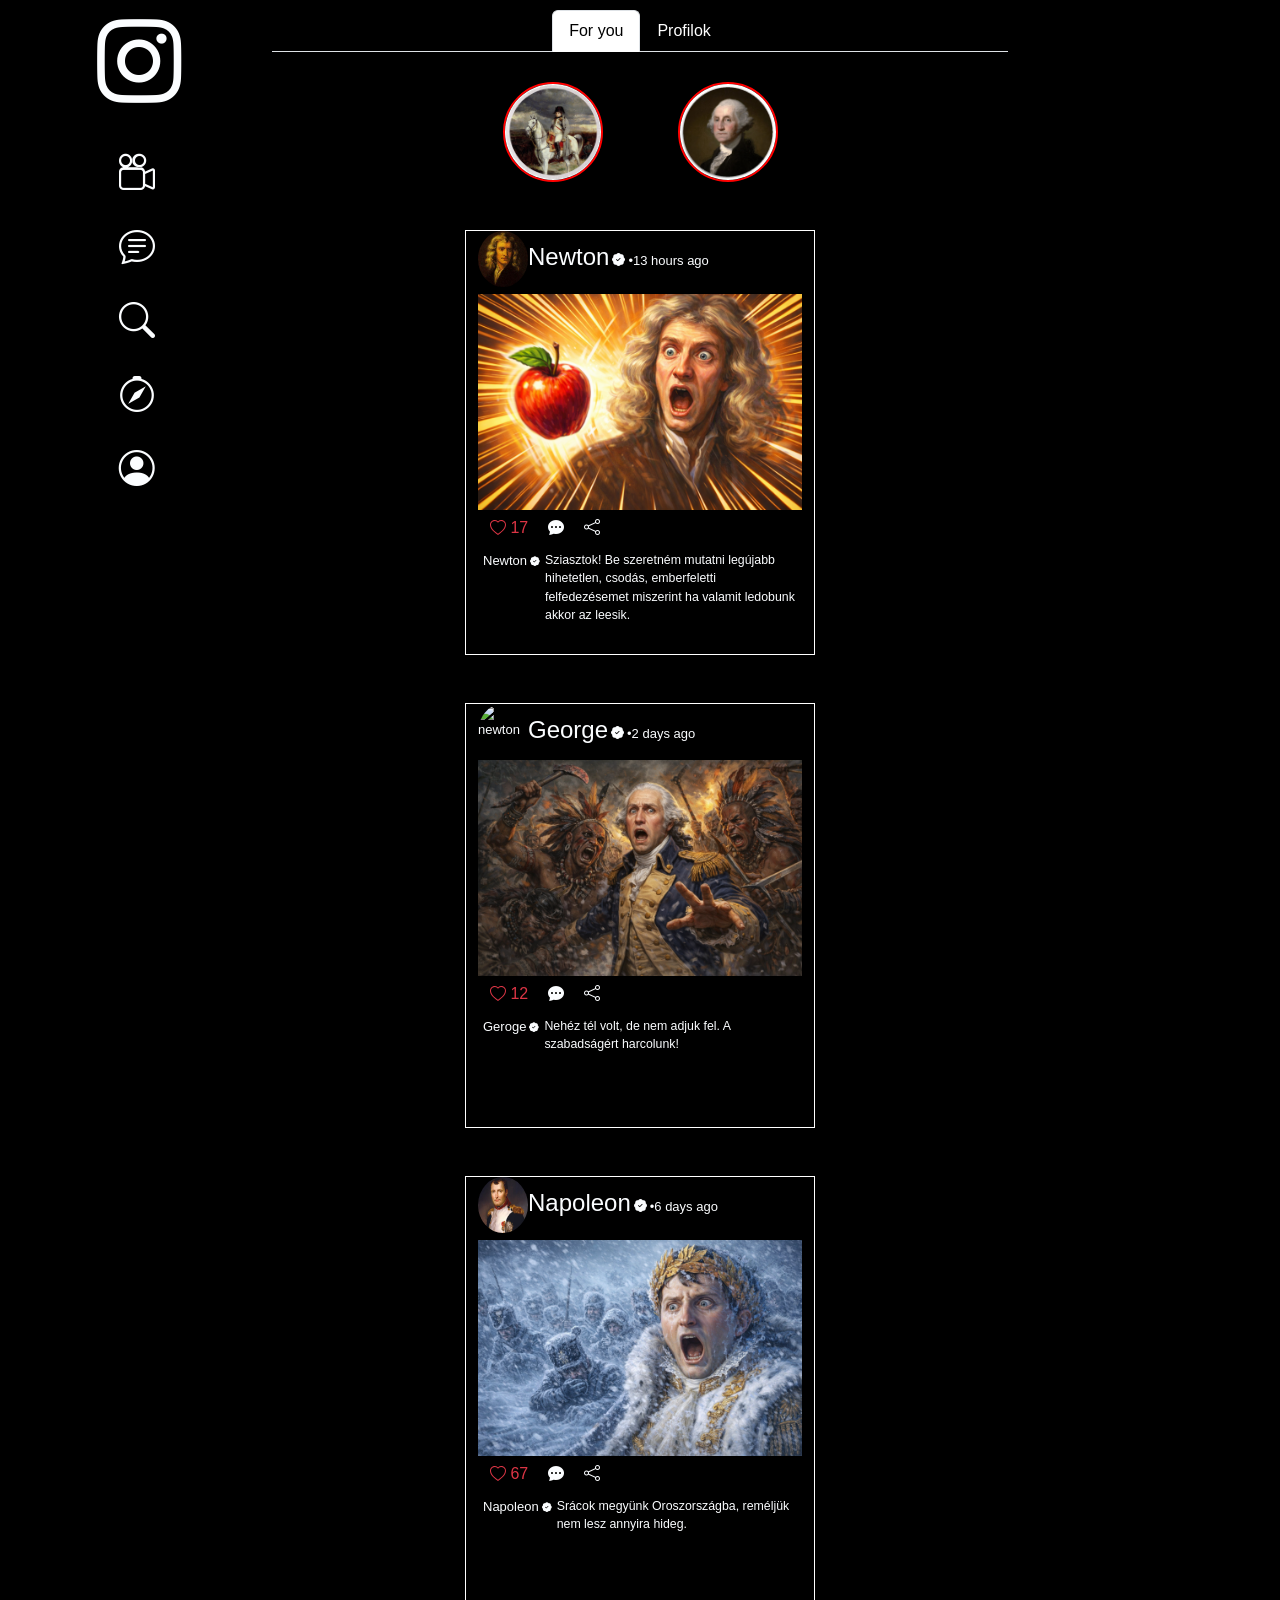
==== index.html @ 3eb9778f "js fix + baloldali menu" ====
<!-- feed - gorgetheto oldal -->

<!DOCTYPE html>
<html lang="hu">
<head>
    <meta charset="UTF-8">
    <meta name="viewport" content="width=device-width, initial-scale=1.0">
    <title>Pataky Dániel - Rácz Brigitta</title>
    <meta name="keywords" content="scroll-feed, fooldal">
    <meta name="description" content="scrolling feed">
    <link rel="shortcut icon" href="szovegek_forrasok/insta.png" type="image/x-icon">
    <link href="https://cdn.jsdelivr.net/npm/bootstrap@5.3.3/dist/css/bootstrap.min.css" rel="stylesheet">
    <script src="https://cdn.jsdelivr.net/npm/bootstrap@5.3.3/dist/js/bootstrap.bundle.min.js"></script>
    <script src="https://cdn.jsdelivr.net/npm/@popperjs/core@2.11.8/dist/umd/popper.min.js" integrity="sha384-I7E8VVD/ismYTF4hNIPjVp/Zjvgyol6VFvRkX/vR+Vc4jQkC+hVqc2pM8ODewa9r" crossorigin="anonymous"></script>
    <script src="https://cdn.jsdelivr.net/npm/bootstrap@5.3.8/dist/js/bootstrap.min.js" integrity="sha384-G/EV+4j2dNv+tEPo3++6LCgdCROaejBqfUeNjuKAiuXbjrxilcCdDz6ZAVfHWe1Y" crossorigin="anonymous"></script>
    <link href="https://cdn.jsdelivr.net/npm/bootstrap-icons/font/bootstrap-icons.css" rel="stylesheet">
    <script src="egyéb/script.js"></script>
    <link rel="stylesheet" href="egyéb/main.css">

</head>
<body>
    <main class="container">
    <div class="row">
        <aside id="left" class="col-md-2">
            
            <div class="baloldali_menu">
            <i class="insta_logo bi bi-instagram"></i>
            <div class="alsobb_resz">
            <i class="bi bi-camera-reels"></i>
            <i class="bi bi-chat-text"></i>
            <i class="bi bi-search"></i>
            <i class="bi bi-compass"></i>
            <i class="bi bi-person-circle"></i>
            </div>
            </div>
            <!-- ebbe lesz a bal oldali menurendszer -->
        </aside>
        <nav class="col-md-8 ">
           <ul class="nav nav-tabs justify-content-center ">
        <li class="nav-item">
            <a class="nav-link active" href="#">For you</a>
        </li>
        <li class="nav-item">
            <a class="nav-link" href="#">Profilok</a>
        </li>
        </ul>
        </nav>
    </div>

    <div class="col-md-2"></div>
            <!-- ez a tetejen levo for you, following de itt mi a following helyett berakjuk a masik oldalt, hogy konnyebb megtalaljuk az oldalt --></nav>
        <article class="col-md-12">
            <section id="stories"><!-- insta storyk -->
                <div class="stories_kepek">
                    <img onclick="open_story('napoleon_story')" src="story_kepek/napoleon-bonaparte-jean-louis-ernest-meissonier.jpg" alt="napoleon">
                    <img onclick="open_story('washington_story')" src="story_kepek/s-l1200.png" alt="washington">
                </div>
            </section>
            <section id="feed"><!-- maga a feed, ezt lehet scrollolni -->

                <!-- card -->
                                <div class="poszt container mt-5"> 
                                    
                                    <div class="cimsor">
                                        <img src="kepek/newton.jpg" alt="newton">
                                    <h2 class="h4">Newton</h2>
                                    <i class="pipa bi bi-patch-check-fill"></i>
                                        <p>•13 hours ago</p>
                                    </div>
                                    <img src="szovegek_forrasok/newton.png" alt="newton">
                                    
                                    <div class="d-flex align-items-center gap-2"> 
                                        <button type="button" onclick="like_add(1)" id="like" class="btn btn-outline-danger">
                                <svg xmlns="http://www.w3.org/2000/svg" width="16" height="16" fill="currentColor" class="bi bi-heart" viewBox="0 0 16 16">
                                    <path d="m8 2.748-.717-.737C5.6.281 2.514.878 1.4 3.053c-.523 1.023-.641 2.5.314 4.385.92 1.815 2.834 3.989 6.286 6.357 3.452-2.368 5.365-4.542 6.286-6.357.955-1.886.838-3.362.314-4.385C13.486.878 10.4.28 8.717 2.01zM8 15C-7.333 4.868 3.279-3.04 7.824 1.143q.09.083.176.171a3 3 0 0 1 .176-.17C12.72-3.042 23.333 4.867 8 15"></path>
                                    </svg>
                                    <span id="likeCount1">17</span>
                            </button>
                            <i class="bi bi-chat-dots-fill"></i>
                            <i class="megosztas bi bi-share"></i>
                            </div>
                            <div class="cimsor_alul">
                                    <p>Newton</p>
                                    <i class="pipa_alul bi bi-patch-check-fill"></i>
                                    <p class="posztszoveg">Sziasztok! Be szeretném mutatni legújabb hihetetlen, csodás, emberfeletti felfedezésemet miszerint ha valamit ledobunk akkor az leesik.</p>
                                    </div>
                                </div>

                                <!--  -->

                                <div class="poszt container mt-5"> 
                                    
                                    <div class="cimsor">
                                        <img src="kepek/washington.jpg" alt="newton">
                                    <h2 class="h4">George</h2>
                                    <i class="pipa bi bi-patch-check-fill"></i>
                                        <p>•2 days ago</p>
                                    </div>
                                    <img src="szovegek_forrasok/washington.png" alt="newton">
                                    
                                    <div class="d-flex align-items-center gap-2"> 
                                        <button type="button" onclick="like_add(2)" id="like" class="btn btn-outline-danger">
                                <svg xmlns="http://www.w3.org/2000/svg" width="16" height="16" fill="currentColor" class="bi bi-heart" viewBox="0 0 16 16">
                                    <path d="m8 2.748-.717-.737C5.6.281 2.514.878 1.4 3.053c-.523 1.023-.641 2.5.314 4.385.92 1.815 2.834 3.989 6.286 6.357 3.452-2.368 5.365-4.542 6.286-6.357.955-1.886.838-3.362.314-4.385C13.486.878 10.4.28 8.717 2.01zM8 15C-7.333 4.868 3.279-3.04 7.824 1.143q.09.083.176.171a3 3 0 0 1 .176-.17C12.72-3.042 23.333 4.867 8 15"></path>
                                    </svg>
                                    <span id="likeCount2">12</span>
                            </button>
                            <i class="bi bi-chat-dots-fill"></i>
                            <i class="megosztas bi bi-share"></i>
                            </div>
                            <div class="cimsor_alul">
                                    <p>Geroge</p>
                                    <i class="pipa_alul bi bi-patch-check-fill"></i>
                                    <p class="posztszoveg">Nehéz tél volt, de nem adjuk fel. A szabadságért harcolunk!</p>
                                    </div>
                                </div>

                                <!--  -->

                                <div class="poszt container mt-5"> 
                                    
                                    <div class="cimsor">
                                        <img src="kepek/napoleon.webp" alt="newton">
                                    <h2 class="h4">Napoleon</h2>
                                    <i class="pipa bi bi-patch-check-fill"></i>
                                        <p>•6 days ago</p>
                                    </div>
                                    <img src="szovegek_forrasok/napoleon.png" alt="newton">
                                    
                                    <div class="d-flex align-items-center gap-2"> 
                                        <button type="button" onclick="like_add(3)" id="like" class="btn btn-outline-danger">
                                <svg xmlns="http://www.w3.org/2000/svg" width="16" height="16" fill="currentColor" class="bi bi-heart" viewBox="0 0 16 16">
                                    <path d="m8 2.748-.717-.737C5.6.281 2.514.878 1.4 3.053c-.523 1.023-.641 2.5.314 4.385.92 1.815 2.834 3.989 6.286 6.357 3.452-2.368 5.365-4.542 6.286-6.357.955-1.886.838-3.362.314-4.385C13.486.878 10.4.28 8.717 2.01zM8 15C-7.333 4.868 3.279-3.04 7.824 1.143q.09.083.176.171a3 3 0 0 1 .176-.17C12.72-3.042 23.333 4.867 8 15"></path>
                                    </svg>
                                    <span id="likeCount3">67</span>
                            </button>
                            <i class="bi bi-chat-dots-fill"></i>
                            <i class="megosztas bi bi-share"></i>
                            </div>
                            <div class="cimsor_alul">
                                    <p>Napoleon</p>
                                    <i class="pipa_alul bi bi-patch-check-fill"></i>
                                    <p class="posztszoveg">Srácok megyünk Oroszországba, reméljük nem lesz annyira hideg.</p>
                                    </div>
                                </div>
            </section>
        </article>

        <!-- insta story lathatatlan alapbol -->
        <div id="washington_story">
            <i onclick="close_story('washington_story')" class="bi bi-x-square-fill"></i>
            <img src="story_kepek/washington story.png" alt="storykep">
        </div>

        <div id="napoleon_story">
            <i onclick="close_story('napoleon_story')" class="bi bi-x-square-fill"></i>
            <img src="story_kepek/asd.png" alt="storykep">
        </div>  
        
    </main>
</body>
</html>
---- egyéb/main.css ----
body {
    background: #000000;
    color: #fbfdff;
    font-family: Helvetica, Arial, sans-serif;
    font-size: 16px;

}

.poszt {
    width: 350px;
    height: 425px;
    border: 1px solid white;
}

.cimsor {
    display: inline-flex;
    font-size: small;
}

.cimsor h2 {
    margin-top: 12px;
}

.cimsor p {
    margin-left: 3px;
    margin-top: 20px;
}

.cimsor img {
    border-radius: 70%;
    max-width: 50px;
}

.poszt img {
    width: 100%;
}

.btn-outline-danger{
    border: none;
}

.megosztas {
    padding-left: 12px;
}

.pipa {
    margin-top: 19px;
    margin-left: 3px;
}

.pipa_alul {
    margin-top: 4px;
    margin-left: 3px;
    font-size: 0.75em;
}

.posztszoveg {
    font-size: 0.95em;
    margin-left: 5px;
}

.cimsor_alul {
    padding: 5px;
     margin-top: 0;
     display: inline-flex;
     font-size: small;
}
.insta_logo {
    font-size: 3.5em;

}

.stories_kepek img {
    border-radius: 100%;
    max-width: 100px;
    max-height: 100px;
    border: 2px solid red;
}

/* ezt muszaj volt flexel mert mashogy nem ment. */
.stories_kepek {
    margin-top: 20px;
    gap: 75px;
    margin-bottom:30px;
    display: flex;
    justify-content: center;

}
nav {
    padding: 10px;
}

.nav-link {
    color: white;
}
.nav-link:hover {
    color: white;
}


.stories_kepek img:hover {
    cursor: pointer;
}

#washington_story i:hover, #napoleon_story i:hover {
    cursor: pointer;
}

#washington_story img, #napoleon_story img {
    max-width: 90%;
    max-height: 90%;
    margin-top: 50px;
}

#washington_story,#napoleon_story {
    position: fixed;   
    text-align: center;
    top: 0;
    left: 0;
    width: 100%;
    height: 100%;
    background: rgba(0,0,0,0.9); 
    display: none; 
    z-index: 9999;
}

#washington_story i, #napoleon_story i {
    font-size: 3em;
    position: absolute;
    right: 5px;
}

.baloldali_menu {
    position: fixed;
    font-size: 1.5em;
    margin-left: 15px;
    display: grid;
    gap: 20px;

}
.alsobb_resz {
    display: grid;
    font-size: 1.5em;
    margin-left: 22px;
    gap: 20px;
}
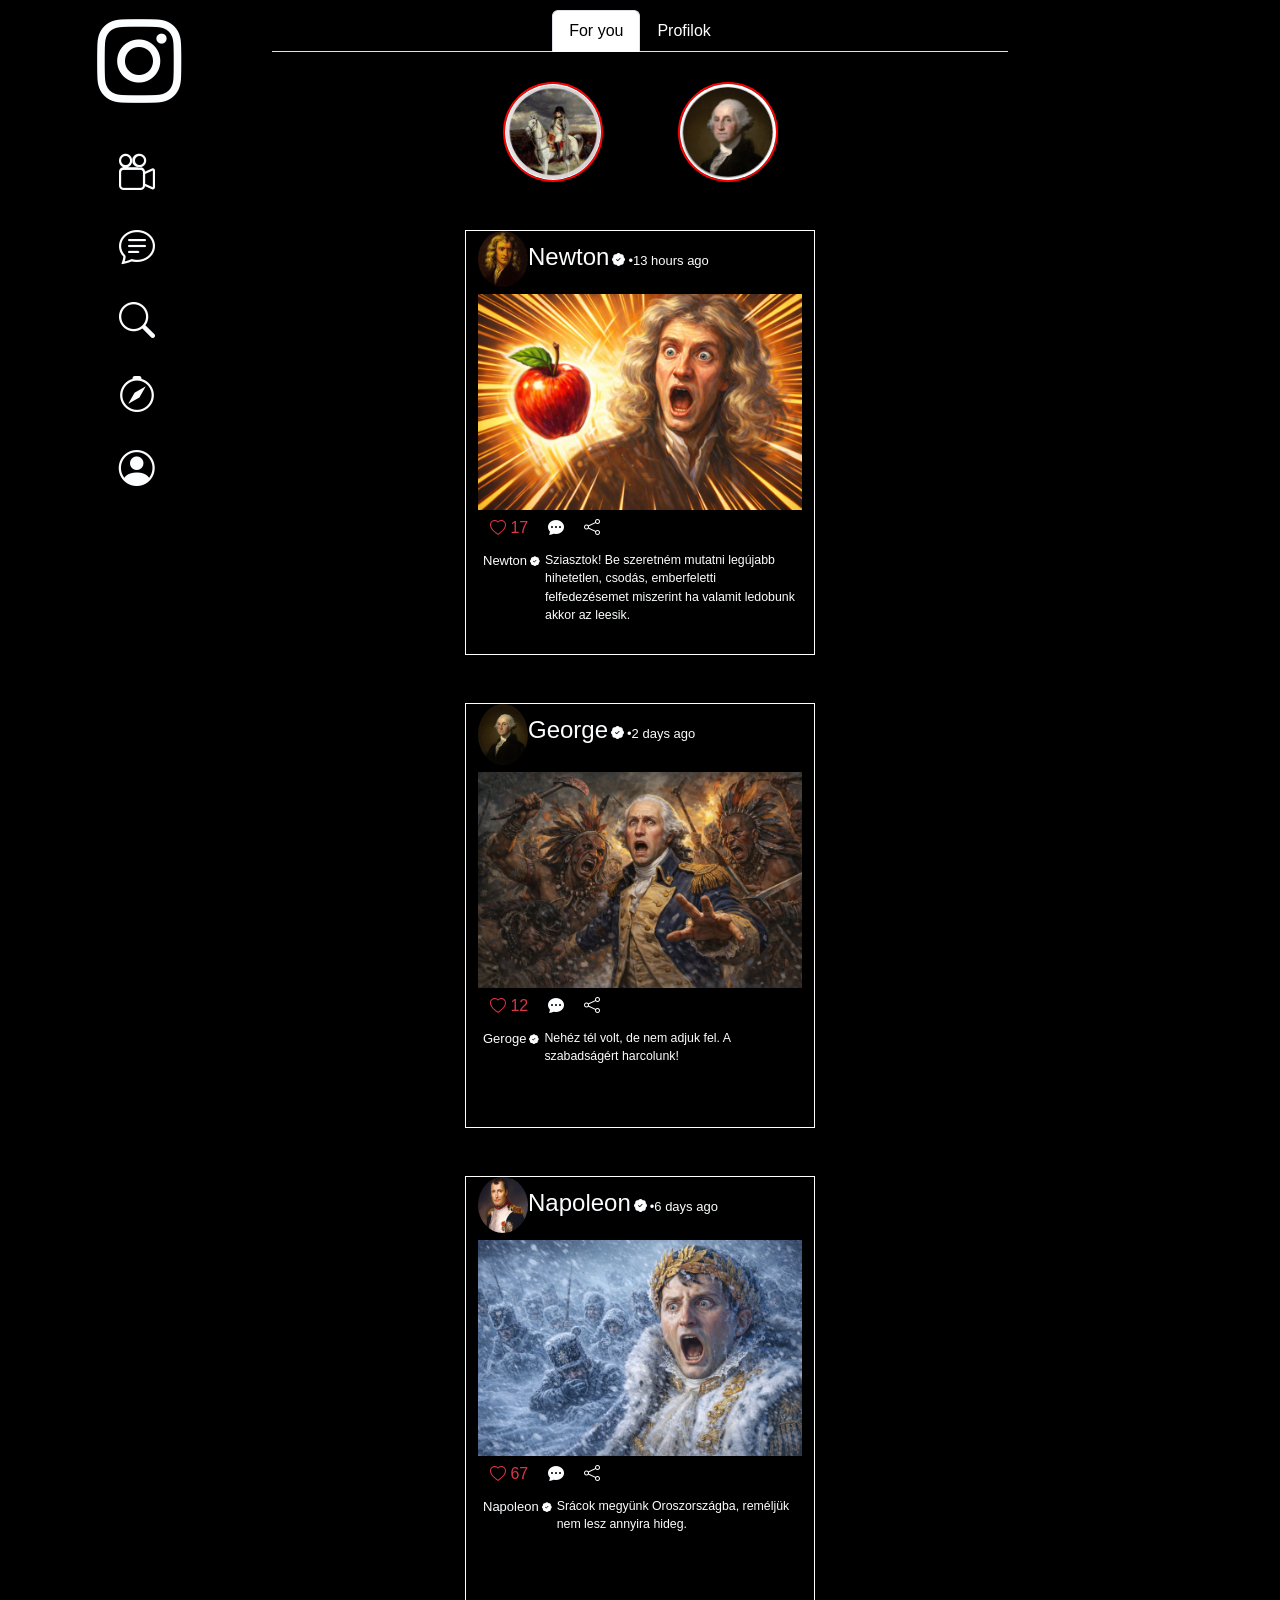
==== commit 74683f88: "image_conversion" ====
--- a/index.html
+++ b/index.html
@@ -8,7 +8,7 @@
     <title>Pataky Dániel - Rácz Brigitta</title>
     <meta name="keywords" content="scroll-feed, fooldal">
     <meta name="description" content="scrolling feed">
-    <link rel="shortcut icon" href="szovegek_forrasok/insta.png" type="image/x-icon">
+    <link rel="shortcut icon" href="szovegek_forrasok/$n01.jpg" type="image/x-icon">
     <link href="https://cdn.jsdelivr.net/npm/bootstrap@5.3.3/dist/css/bootstrap.min.css" rel="stylesheet">
     <script src="https://cdn.jsdelivr.net/npm/bootstrap@5.3.3/dist/js/bootstrap.bundle.min.js"></script>
     <script src="https://cdn.jsdelivr.net/npm/@popperjs/core@2.11.8/dist/umd/popper.min.js" integrity="sha384-I7E8VVD/ismYTF4hNIPjVp/Zjvgyol6VFvRkX/vR+Vc4jQkC+hVqc2pM8ODewa9r" crossorigin="anonymous"></script>
@@ -41,7 +41,7 @@
             <a class="nav-link active" href="#">For you</a>
         </li>
         <li class="nav-item">
-            <a class="nav-link" href="#">Profilok</a>
+            <a class="nav-link" href="profilgeorge.html">Profilok</a>
         </li>
         </ul>
         </nav>
@@ -52,8 +52,8 @@
         <article class="col-md-12">
             <section id="stories"><!-- insta storyk -->
                 <div class="stories_kepek">
-                    <img onclick="open_story('napoleon_story')" src="story_kepek/napoleon-bonaparte-jean-louis-ernest-meissonier.jpg" alt="napoleon">
-                    <img onclick="open_story('washington_story')" src="story_kepek/s-l1200.png" alt="washington">
+                    <img onclick="open_story('napoleon_story')" src="story_kepek/$n2.jpg" alt="napoleon">
+                    <img onclick="open_story('washington_story')" src="story_kepek/$n4.jpg" alt="washington">
                 </div>
             </section>
             <section id="feed"><!-- maga a feed, ezt lehet scrollolni -->
@@ -62,12 +62,12 @@
                                 <div class="poszt container mt-5"> 
                                     
                                     <div class="cimsor">
-                                        <img src="kepek/newton.jpg" alt="newton">
+                                        <img src="kepek/$n1.jpg" alt="newton">
                                     <h2 class="h4">Newton</h2>
                                     <i class="pipa bi bi-patch-check-fill"></i>
                                         <p>•13 hours ago</p>
                                     </div>
-                                    <img src="szovegek_forrasok/newton.png" alt="newton">
+                                    <img src="szovegek_forrasok/$n03.jpg" alt="newton">
                                     
                                     <div class="d-flex align-items-center gap-2"> 
                                         <button type="button" onclick="like_add(1)" id="like" class="btn btn-outline-danger">
@@ -91,12 +91,12 @@
                                 <div class="poszt container mt-5"> 
                                     
                                     <div class="cimsor">
-                                        <img src="kepek/washington.jpg" alt="newton">
+                                        <img src="kepek/$n2.jpg" alt="newton">
                                     <h2 class="h4">George</h2>
                                     <i class="pipa bi bi-patch-check-fill"></i>
                                         <p>•2 days ago</p>
                                     </div>
-                                    <img src="szovegek_forrasok/washington.png" alt="newton">
+                                    <img src="szovegek_forrasok/$n04.jpg" alt="newton">
                                     
                                     <div class="d-flex align-items-center gap-2"> 
                                         <button type="button" onclick="like_add(2)" id="like" class="btn btn-outline-danger">
@@ -120,12 +120,12 @@
                                 <div class="poszt container mt-5"> 
                                     
                                     <div class="cimsor">
-                                        <img src="kepek/napoleon.webp" alt="newton">
+                                        <img src="kepek/$n3.jpg" alt="newton">
                                     <h2 class="h4">Napoleon</h2>
                                     <i class="pipa bi bi-patch-check-fill"></i>
                                         <p>•6 days ago</p>
                                     </div>
-                                    <img src="szovegek_forrasok/napoleon.png" alt="newton">
+                                    <img src="szovegek_forrasok/$n02.jpg" alt="newton">
                                     
                                     <div class="d-flex align-items-center gap-2"> 
                                         <button type="button" onclick="like_add(3)" id="like" class="btn btn-outline-danger">
@@ -149,12 +149,12 @@
         <!-- insta story lathatatlan alapbol -->
         <div id="washington_story">
             <i onclick="close_story('washington_story')" class="bi bi-x-square-fill"></i>
-            <img src="story_kepek/washington story.png" alt="storykep">
+            <img src="story_kepek/$n5.jpg" alt="storykep">
         </div>
 
         <div id="napoleon_story">
             <i onclick="close_story('napoleon_story')" class="bi bi-x-square-fill"></i>
-            <img src="story_kepek/asd.png" alt="storykep">
+            <img src="story_kepek/$n3.jpg" alt="storykep">
         </div>  
         
     </main>
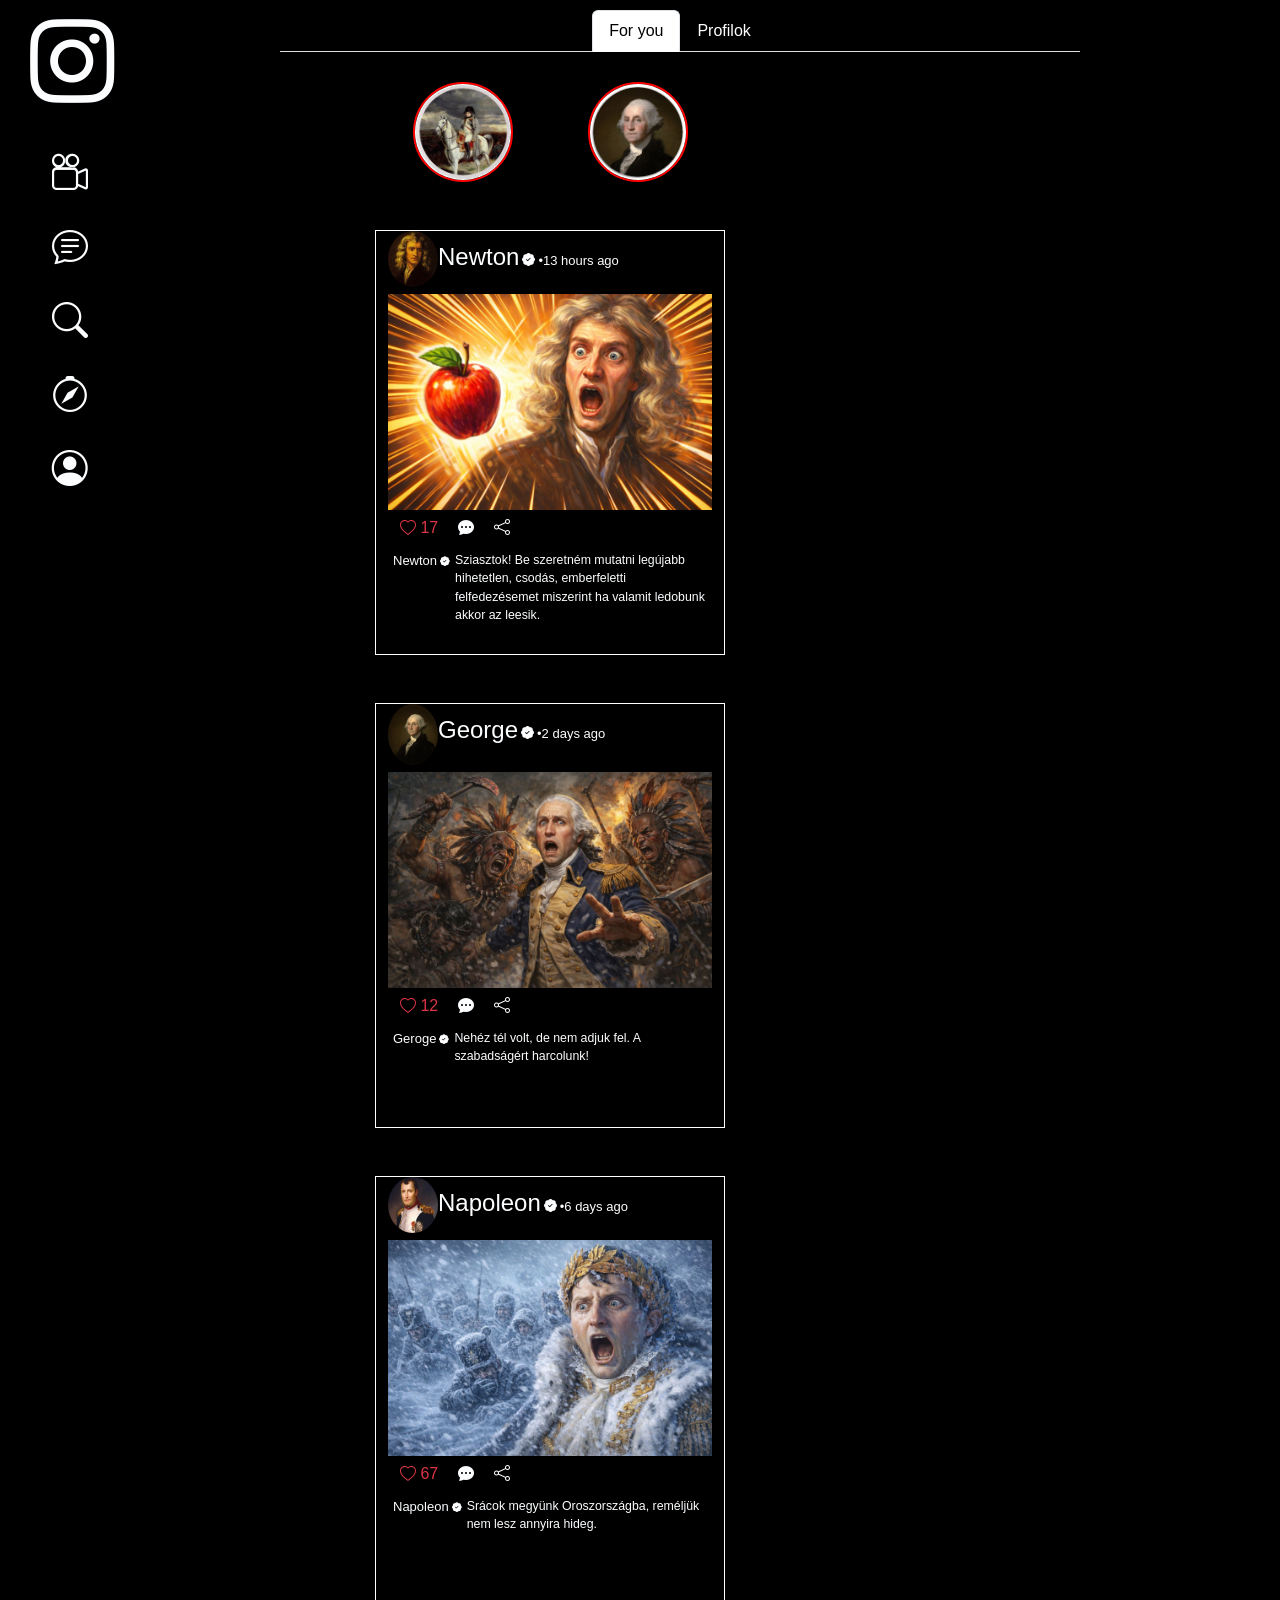
==== commit 19c7b034: "update" ====
--- a/index.html
+++ b/index.html
@@ -19,9 +19,7 @@
 
 </head>
 <body>
-    <main class="container">
-    <div class="row">
-        <aside id="left" class="col-md-2">
+    <aside id="left">
             
             <div class="baloldali_menu">
             <i class="insta_logo bi bi-instagram"></i>
@@ -35,7 +33,9 @@
             </div>
             <!-- ebbe lesz a bal oldali menurendszer -->
         </aside>
-        <nav class="col-md-8 ">
+    <main>
+    <div class="row">
+        <nav class="">
            <ul class="nav nav-tabs justify-content-center ">
         <li class="nav-item">
             <a class="nav-link active" href="#">For you</a>
@@ -47,9 +47,9 @@
         </nav>
     </div>
 
-    <div class="col-md-2"></div>
+    <div id="kozepe">
             <!-- ez a tetejen levo for you, following de itt mi a following helyett berakjuk a masik oldalt, hogy konnyebb megtalaljuk az oldalt --></nav>
-        <article class="col-md-12">
+        <article>
             <section id="stories"><!-- insta storyk -->
                 <div class="stories_kepek">
                     <img onclick="open_story('napoleon_story')" src="story_kepek/$n2.jpg" alt="napoleon">
@@ -145,6 +145,7 @@
                                 </div>
             </section>
         </article>
+        
 
         <!-- insta story lathatatlan alapbol -->
         <div id="washington_story">
--- a/egyéb/main.css
+++ b/egyéb/main.css
@@ -4,6 +4,11 @@
     font-family: Helvetica, Arial, sans-serif;
     font-size: 16px;
 
+}
+
+main {
+    margin-left: 150px;
+    max-width: 800px;
 }
 
 .poszt {
@@ -88,6 +93,8 @@
 }
 nav {
     padding: 10px;
+    margin-left:130px;
+    margin-right:130px;
 }
 
 .nav-link {
@@ -132,8 +139,9 @@
 
 .baloldali_menu {
     position: fixed;
+    left:0;
     font-size: 1.5em;
-    margin-left: 15px;
+    margin-left: 30px;
     display: grid;
     gap: 20px;
 
@@ -143,4 +151,45 @@
     font-size: 1.5em;
     margin-left: 22px;
     gap: 20px;
-}+
+}
+
+
+
+
+@media screen and (max-width:775px) {
+    .baloldali_menu {
+        position: relative;
+        grid-template-columns: 1fr 1fr;
+    }
+    .alsobb_resz {
+        grid-template-columns: 1fr 1fr 1fr 1fr 1fr;
+        padding: 10px;
+        align-items: center;
+        margin: auto;
+    }
+    
+}
+@media screen and (max-width:420px) {
+    .alsobb_resz {
+        grid-template-columns: 1fr 1fr 1fr;
+    }
+    .poszt {
+        height: 425px;
+        width: 300px;
+    }
+    
+}
+@media screen and (max-width:320px) {
+    .alsobb_resz {
+        grid-template-columns: 1fr 1fr ;
+    }
+    .poszt {
+        height: 425px;
+        width: 250px;
+    }
+    #washington_story i, #napoleon_story i {
+        font-size: 2em;
+    }
+    
+}
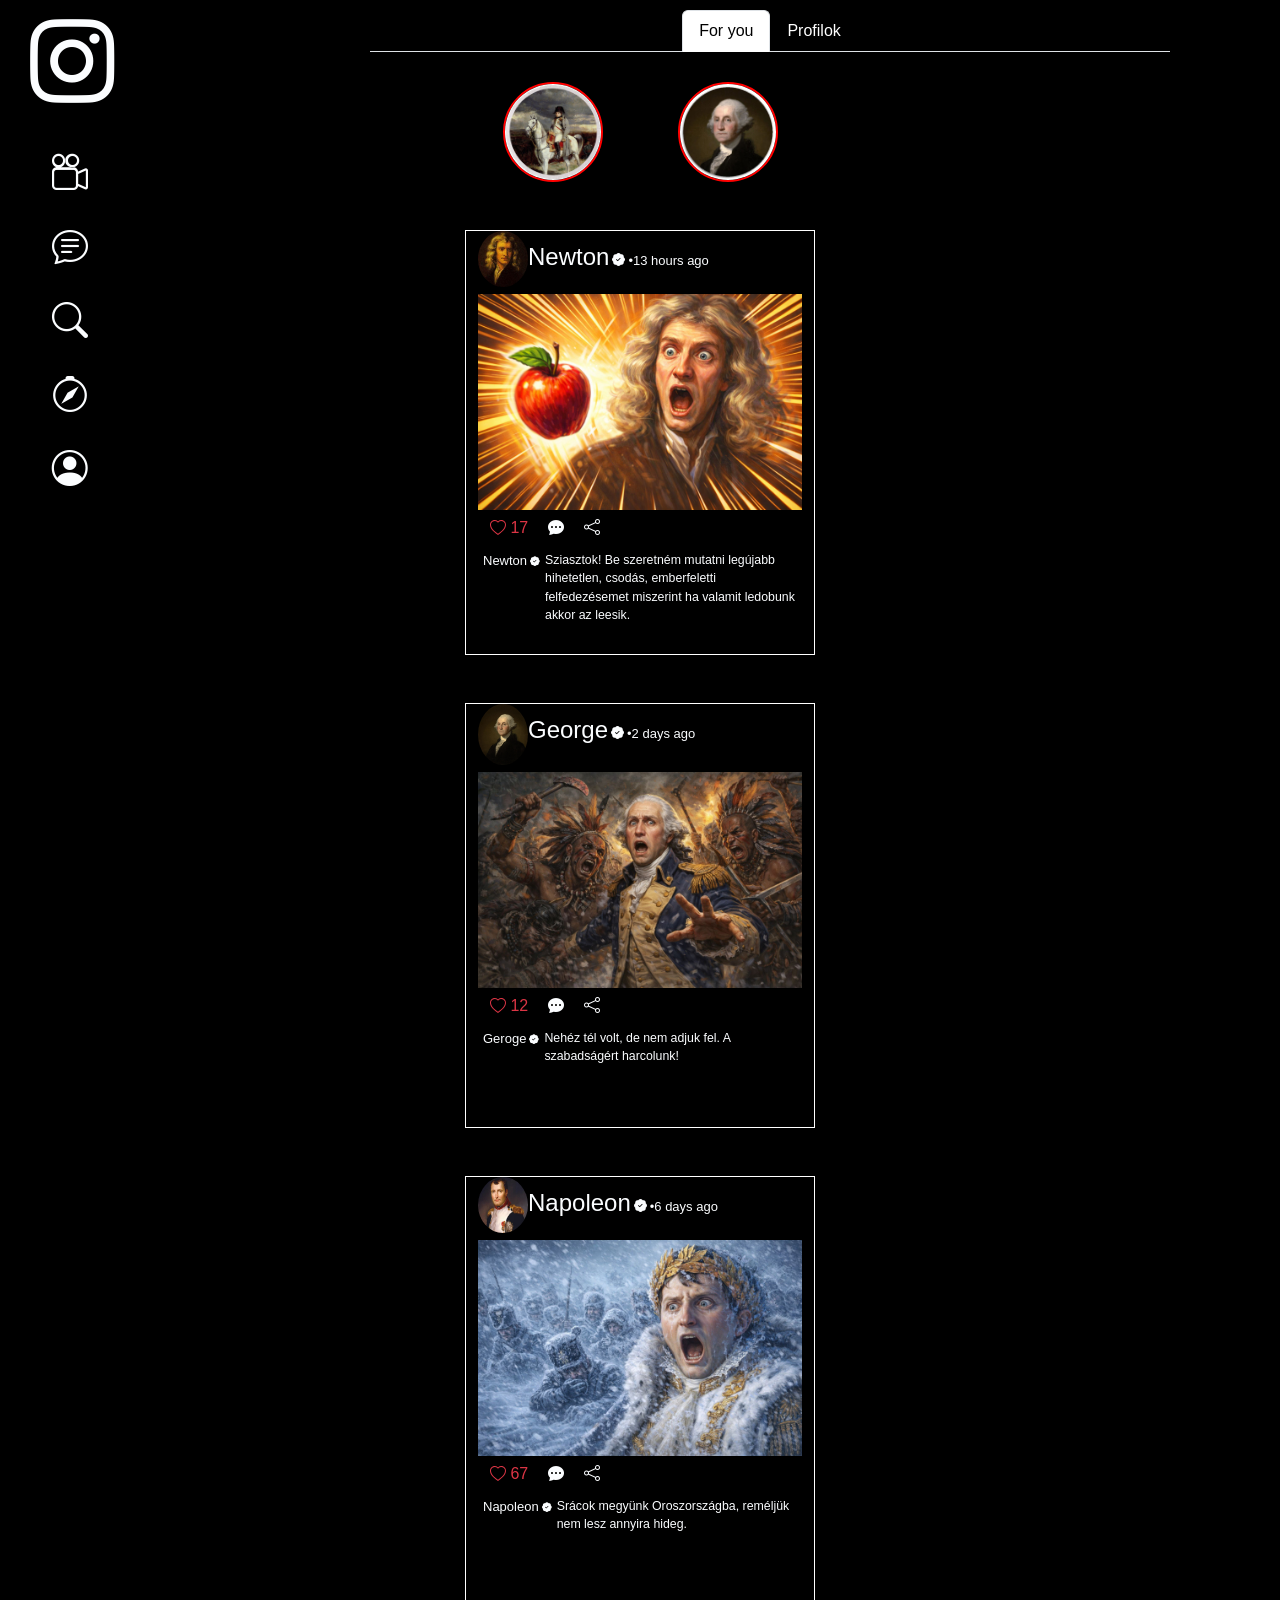
==== commit 51c7bac2: "kozepre igazitas fix" ====
--- a/index.html
+++ b/index.html
@@ -35,7 +35,7 @@
         </aside>
     <main>
     <div class="row">
-        <nav class="">
+        <nav>
            <ul class="nav nav-tabs justify-content-center ">
         <li class="nav-item">
             <a class="nav-link active" href="#">For you</a>
--- a/egyéb/main.css
+++ b/egyéb/main.css
@@ -7,9 +7,11 @@
 }
 
 main {
-    margin-left: 150px;
+    margin: 0 auto;
     max-width: 800px;
 }
+
+
 
 .poszt {
     width: 350px;
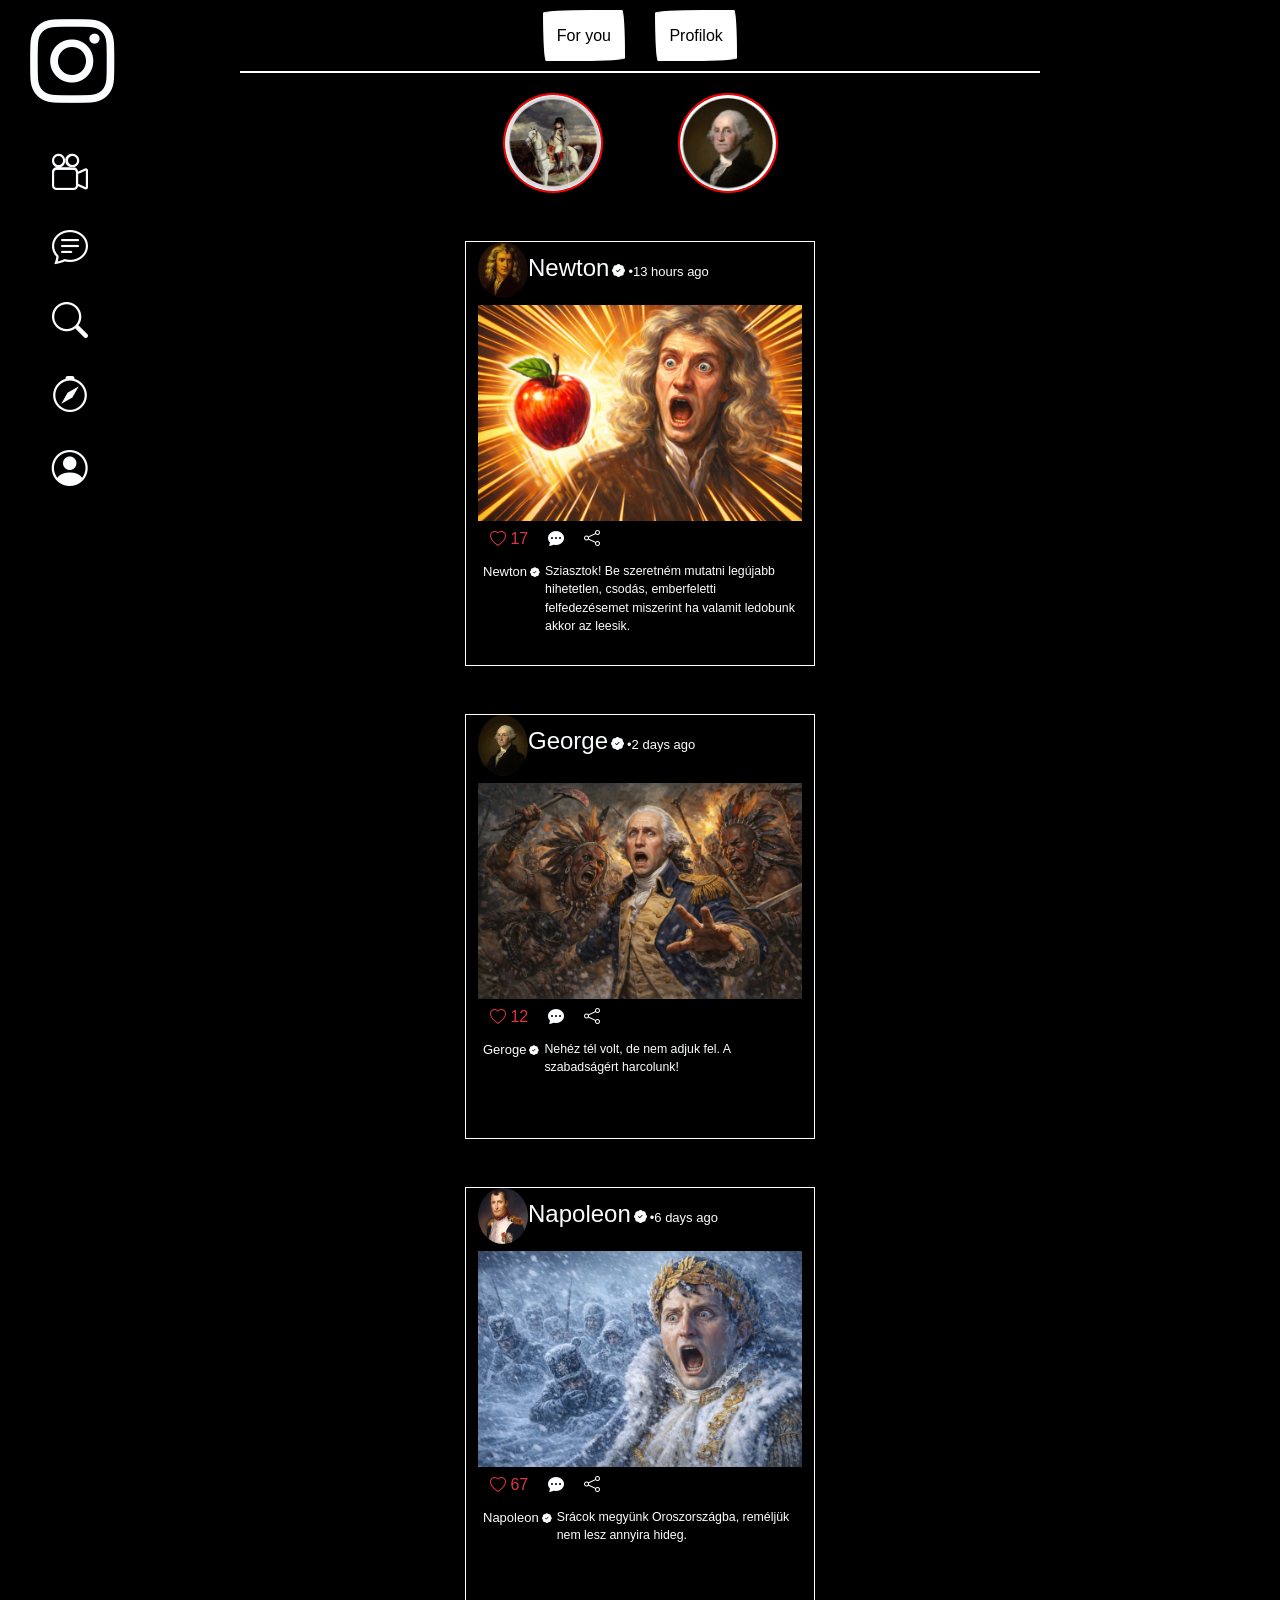
==== commit 68329f91: "nav fix a sajat oldalamon" ====
--- a/index.html
+++ b/index.html
@@ -34,18 +34,12 @@
             <!-- ebbe lesz a bal oldali menurendszer -->
         </aside>
     <main>
-    <div class="row">
         <nav>
-           <ul class="nav nav-tabs justify-content-center ">
-        <li class="nav-item">
-            <a class="nav-link active" href="#">For you</a>
-        </li>
-        <li class="nav-item">
-            <a class="nav-link" href="profilgeorge.html">Profilok</a>
-        </li>
-        </ul>
+            <ul>
+            <li><a href="">For you</a></li>
+            <li><a href="">Profilok</a></li>
+            </ul>
         </nav>
-    </div>
 
     <div id="kozepe">
             <!-- ez a tetejen levo for you, following de itt mi a following helyett berakjuk a masik oldalt, hogy konnyebb megtalaljuk az oldalt --></nav>
--- a/egyéb/main.css
+++ b/egyéb/main.css
@@ -11,8 +11,47 @@
     max-width: 800px;
 }
 
-
-
+nav {
+    border-bottom: solid 2px white;
+    text-align: center;
+    padding: 10px;
+}
+
+li {
+
+
+  align-self: center;
+  background-color: #fff;
+  border-radius: 15px 225px 255px 15px 15px 255px 225px 15px;
+  border-style: solid;
+  border-width: 2px;
+  cursor: pointer;
+  font-size: 1rem;
+  line-height: 23px;
+  padding: .75rem;
+  border-bottom-left-radius: 15px 255px;
+  border-bottom-right-radius: 225px 15px;
+  border-top-left-radius: 255px 15px;
+  border-top-right-radius: 15px 225px;
+  
+
+}
+
+nav a {
+    text-decoration: none;
+    color: rgb(0, 0, 0);
+
+
+}
+ul {
+    display: grid;
+    grid-template-columns: 1fr 1fr;
+    list-style-type: none;
+    gap: 30px;
+    width: fit-content;
+    margin: 0 auto;
+    padding: 0;
+}
 .poszt {
     width: 350px;
     height: 425px;
@@ -92,18 +131,6 @@
     display: flex;
     justify-content: center;
 
-}
-nav {
-    padding: 10px;
-    margin-left:130px;
-    margin-right:130px;
-}
-
-.nav-link {
-    color: white;
-}
-.nav-link:hover {
-    color: white;
 }
 
 
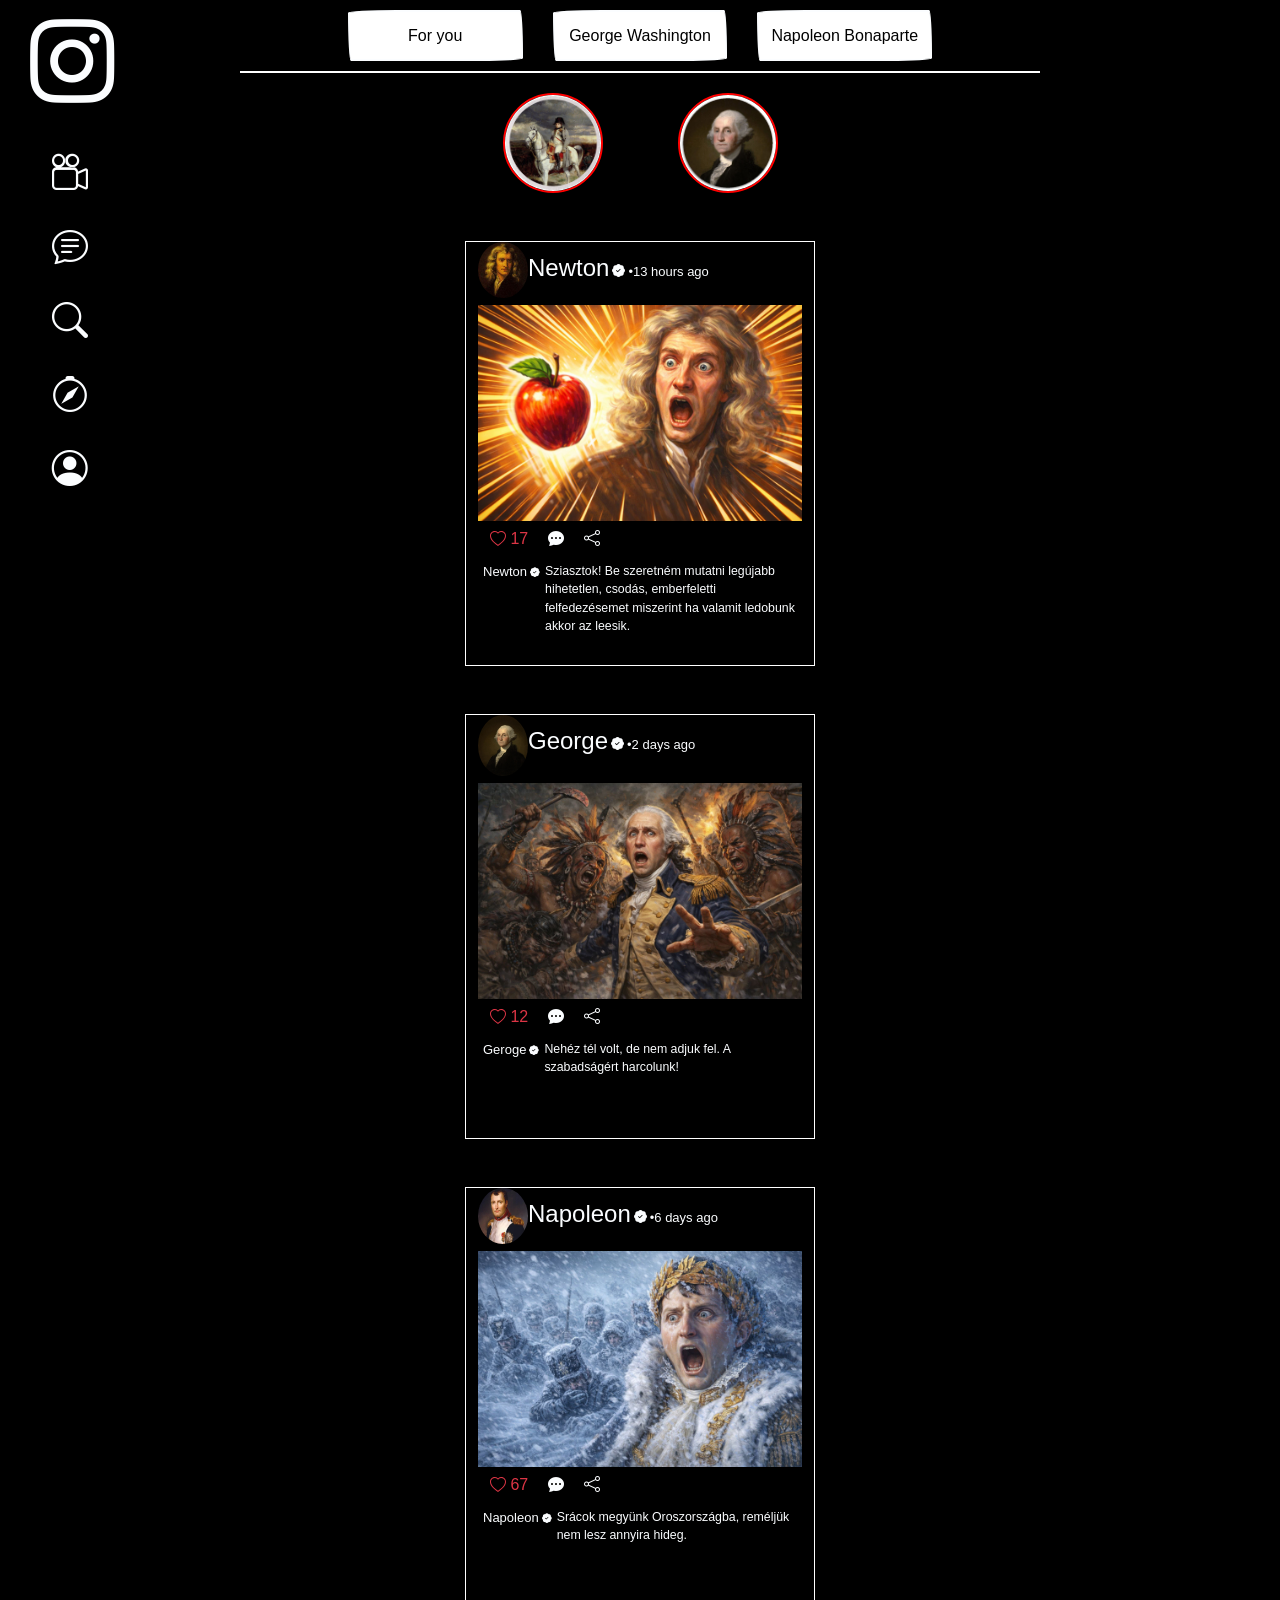
==== commit d86ae6b4: "css+html" ====
--- a/index.html
+++ b/index.html
@@ -37,7 +37,8 @@
         <nav>
             <ul>
             <li><a href="">For you</a></li>
-            <li><a href="">Profilok</a></li>
+            <li><a href="profilgeorge.html">George Washington</a></li>
+            <li><a href="profilnapoleon.html">Napoleon Bonaparte</a></li>
             </ul>
         </nav>
 
--- a/egyéb/main.css
+++ b/egyéb/main.css
@@ -45,7 +45,7 @@
 }
 ul {
     display: grid;
-    grid-template-columns: 1fr 1fr;
+    grid-template-columns: 1fr 1fr 1fr;
     list-style-type: none;
     gap: 30px;
     width: fit-content;
@@ -207,6 +207,10 @@
         height: 425px;
         width: 300px;
     }
+    ul {
+        grid-template-columns: 1fr;
+    }
+
     
 }
 @media screen and (max-width:320px) {
